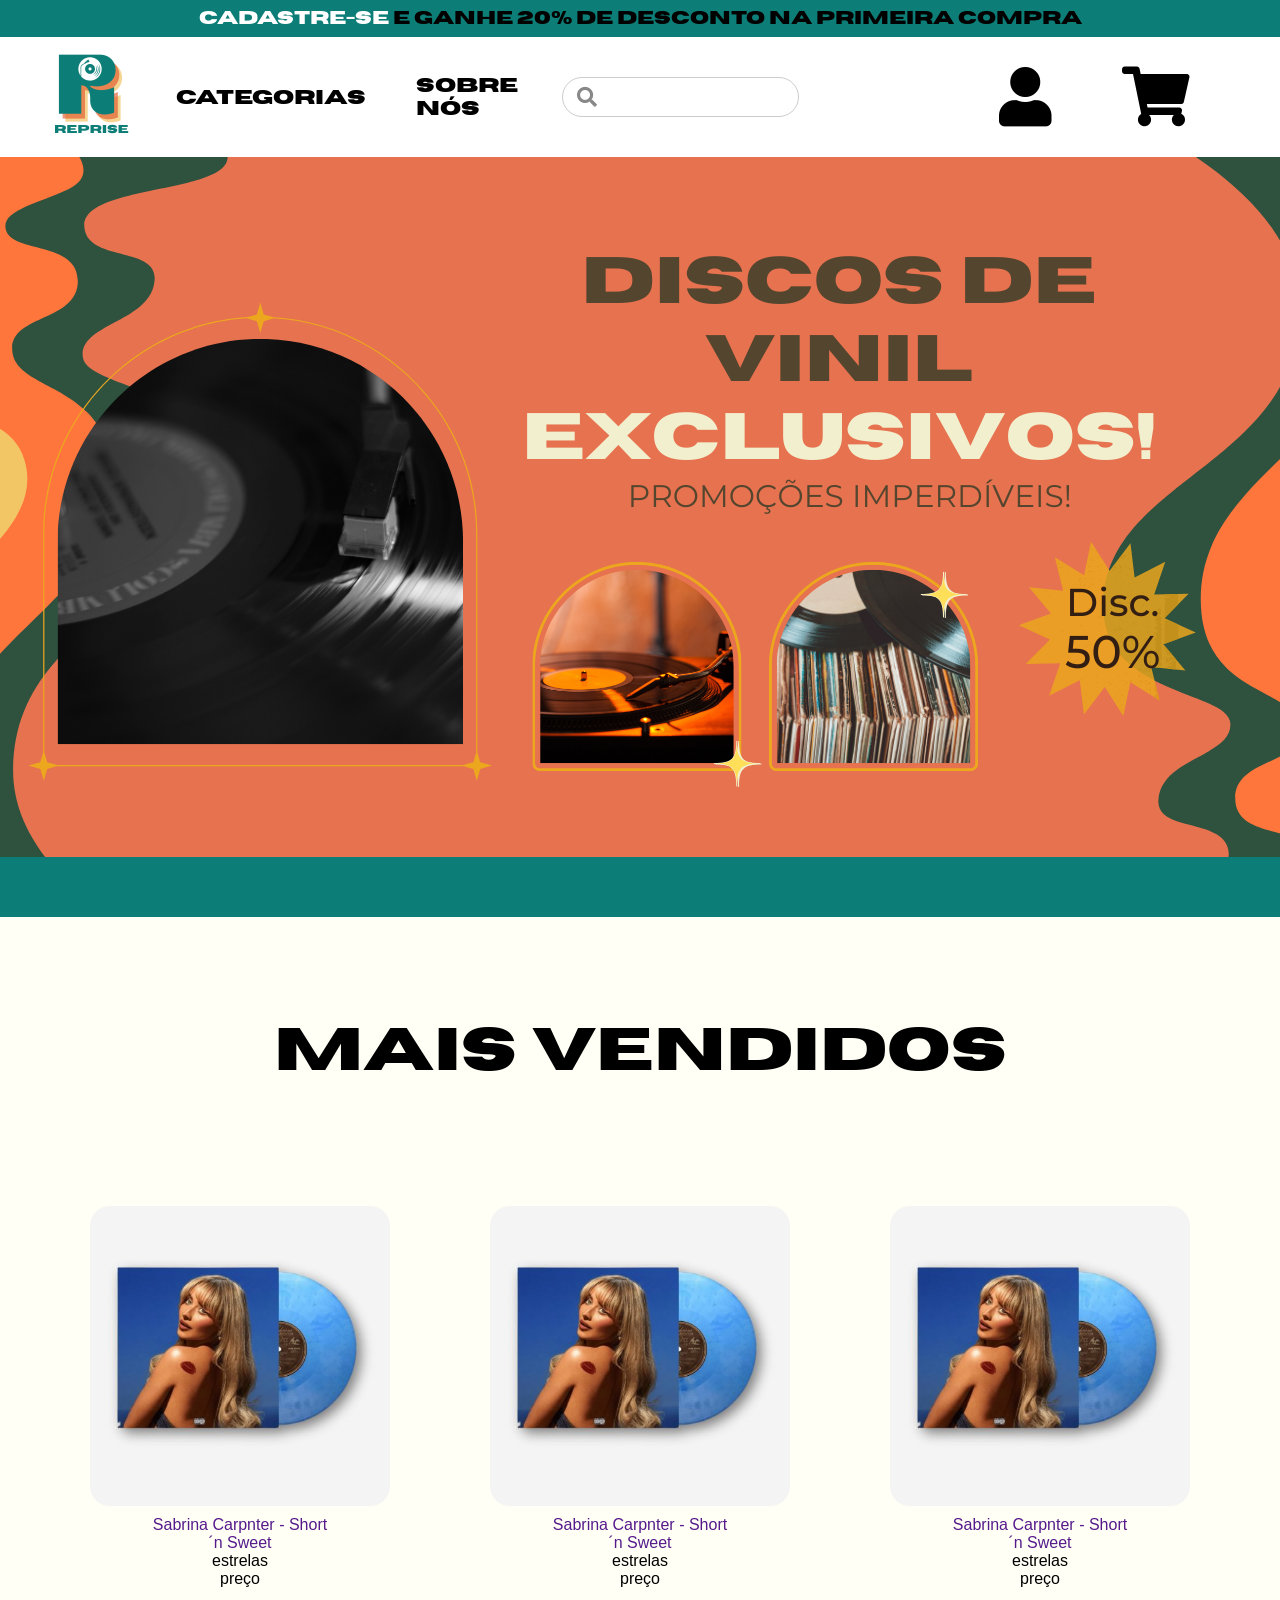
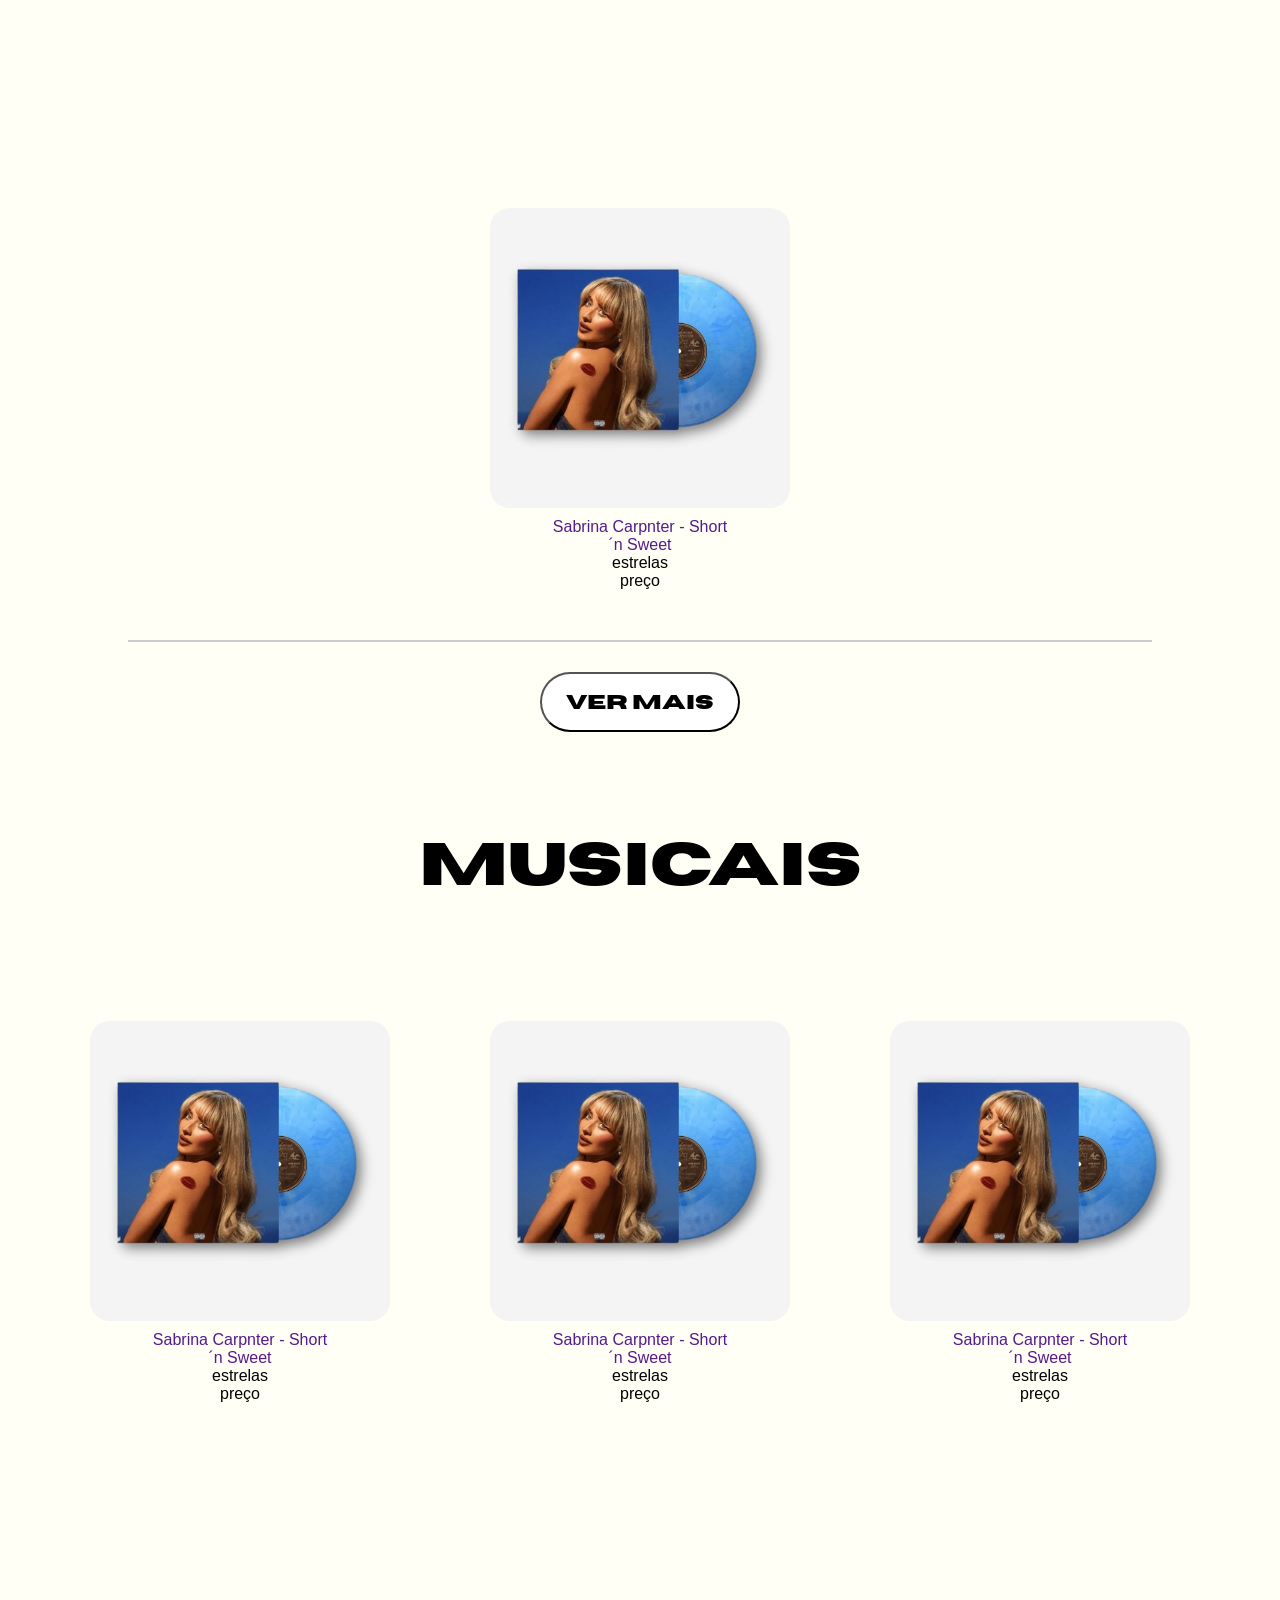
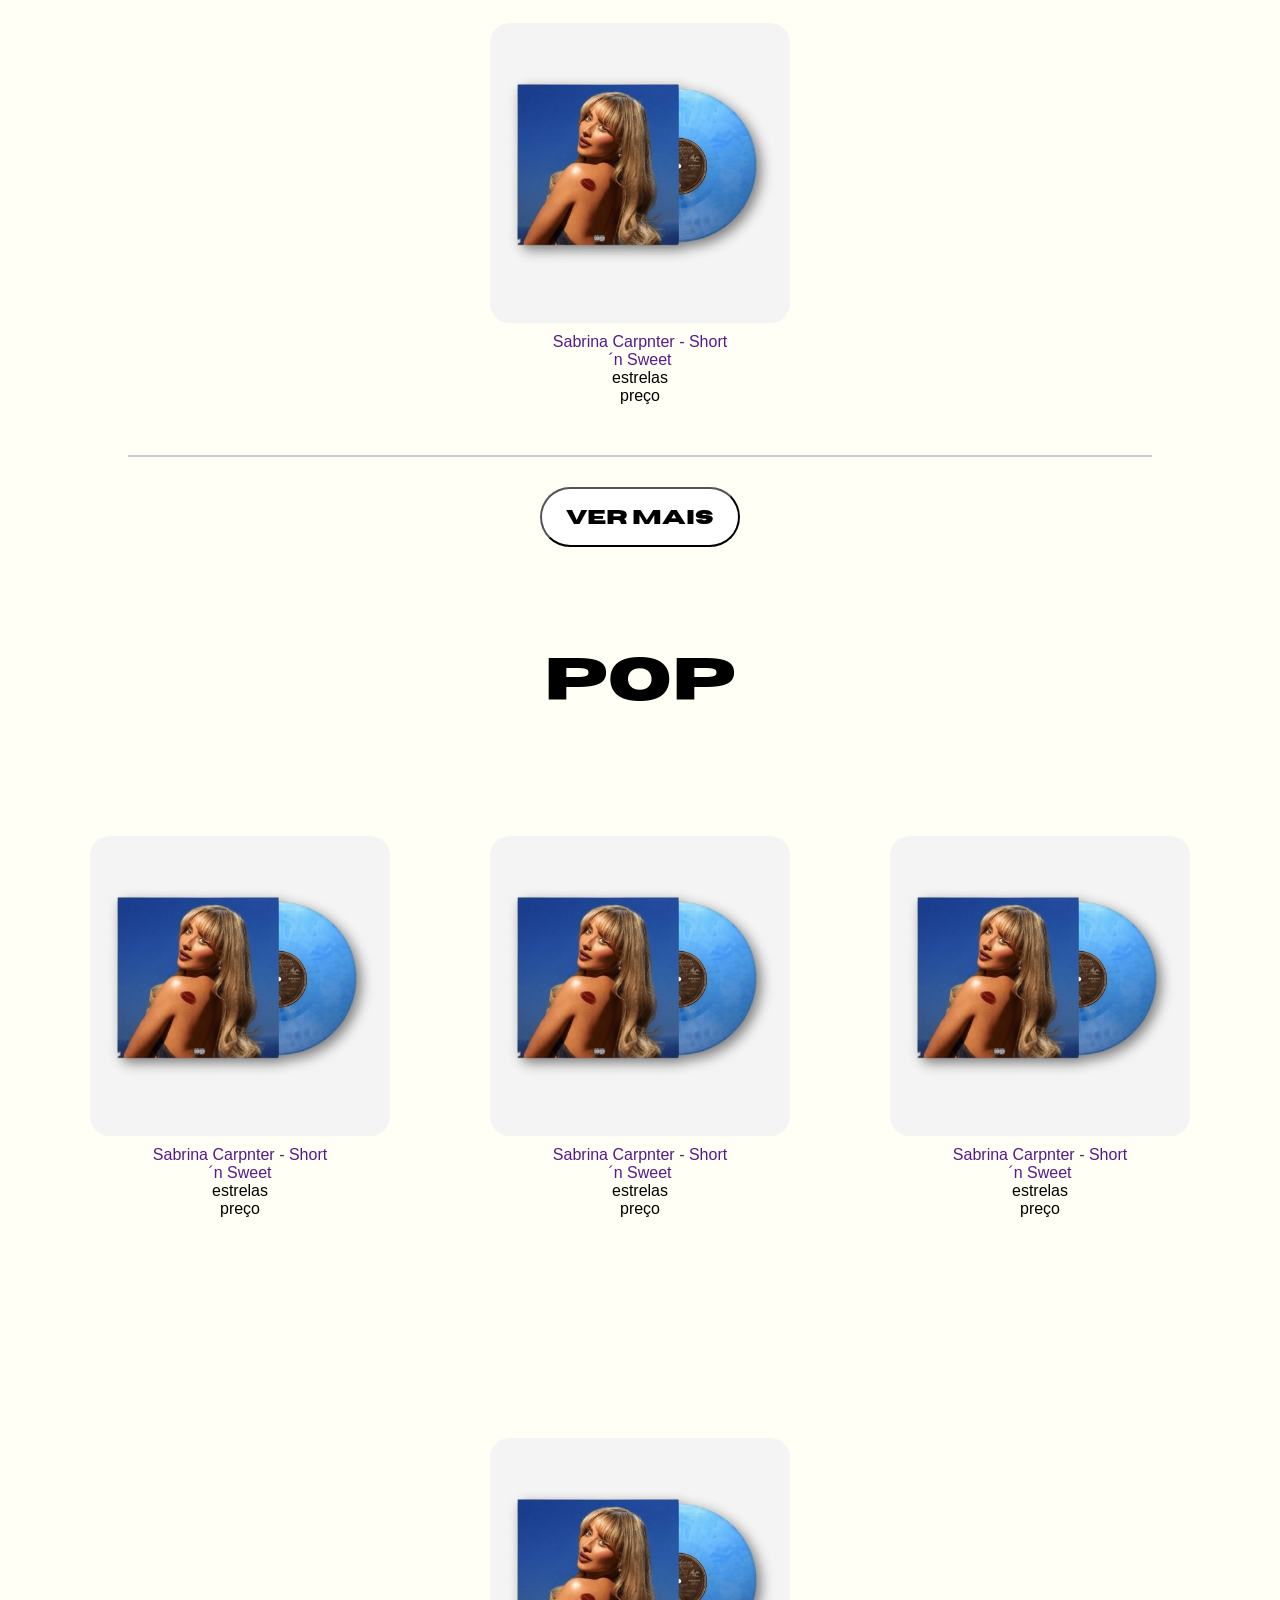
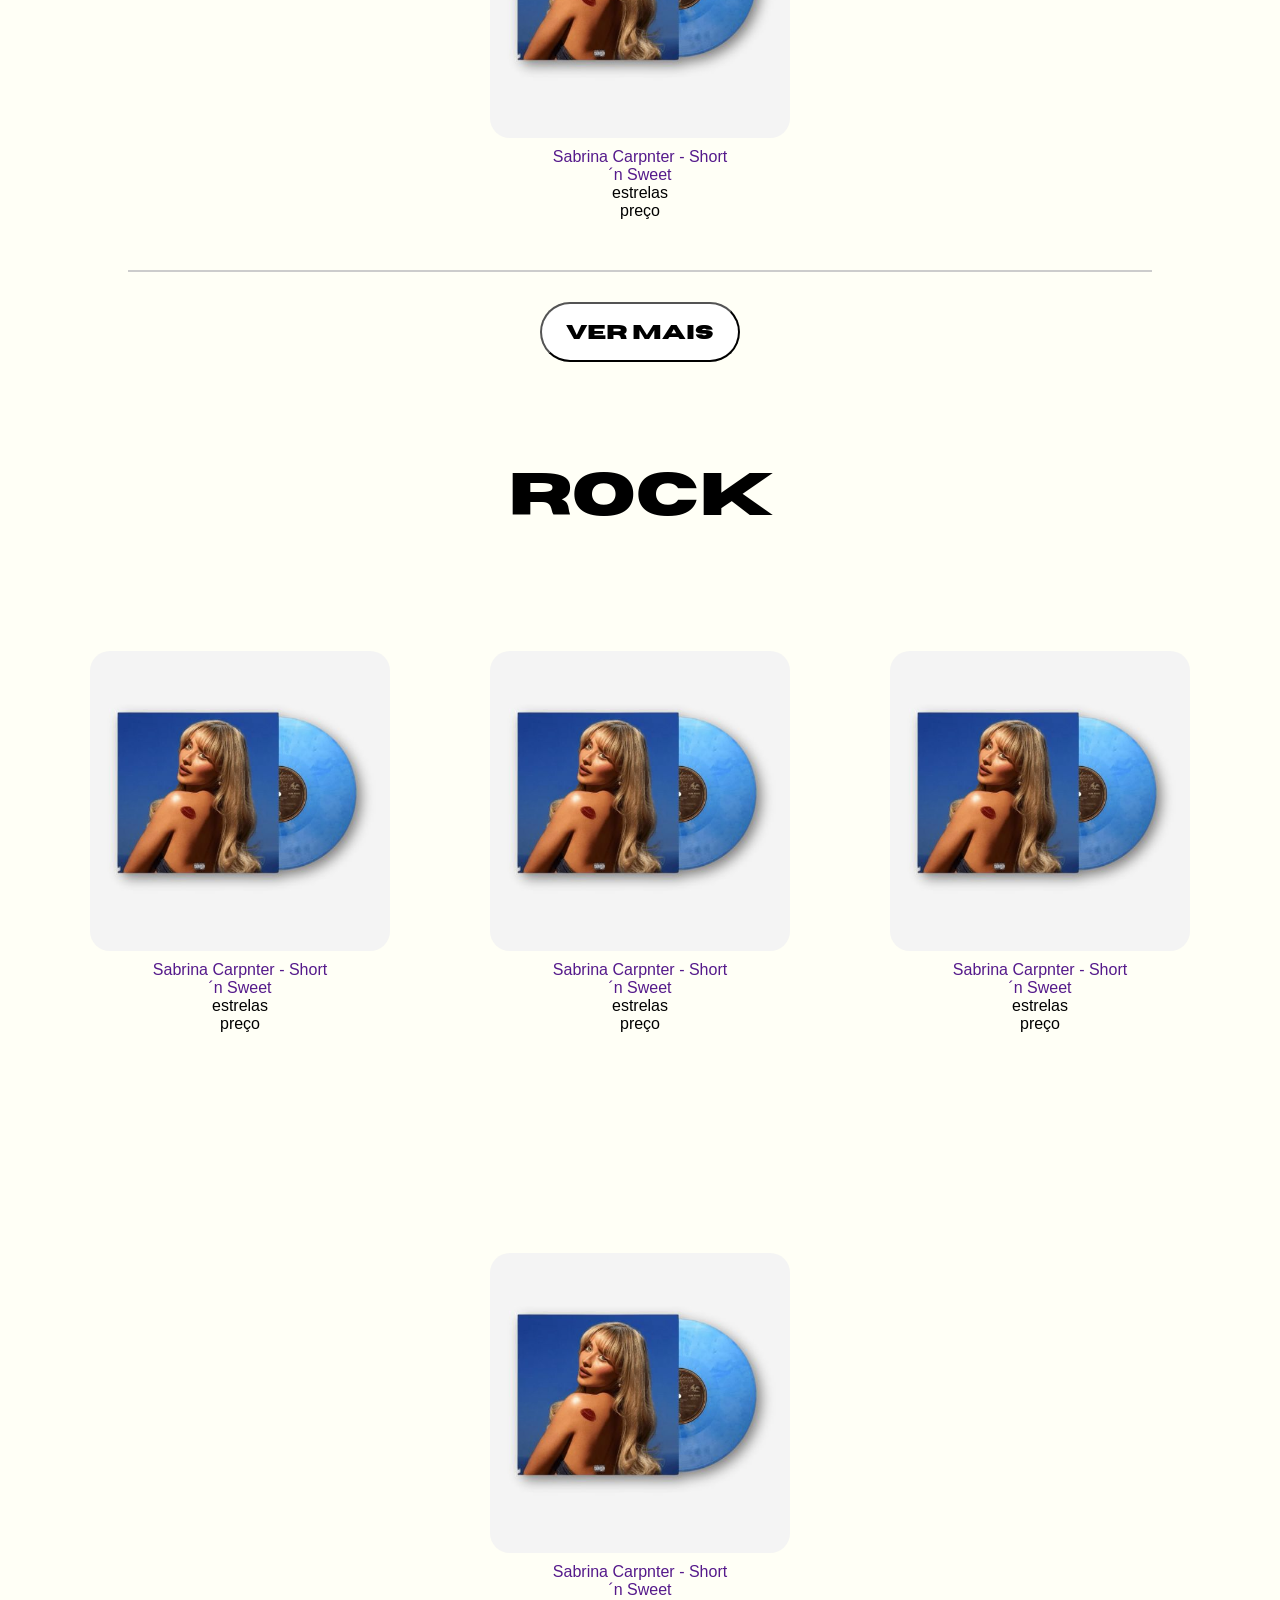
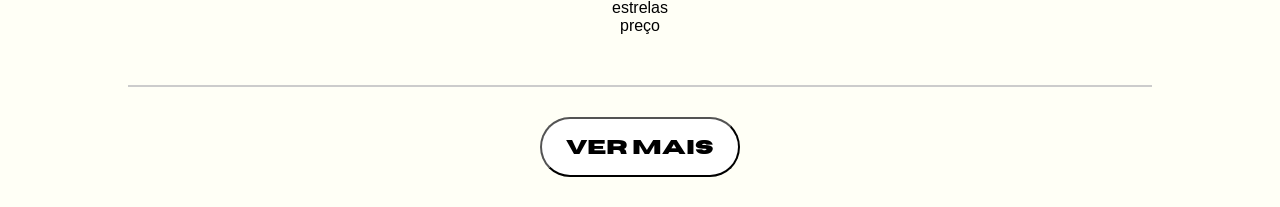
==== integrador/index.html @ 817592a0 "Add files via upload" ====
<!DOCTYPE html>
<html lang="pt">
<head>
    <meta charset="UTF-8">
    <meta name="viewport" content="width=device-width, initial-scale=1.0">
    <link rel="stylesheet" href="style.css"><link/>
    <link rel="stylesheet" href="https://use.fontawesome.com/releases/v5.12.1/css/all.css" crossorigin="anonymous">
    <title>Reprise</title>
</head>
<body>

  <!-- Barra Superior com Texto -->
    <section class="top-bar">
    <p><a class="faca-conta" href="#">Cadastre-se</a> e ganhe 20% de desconto na primeira compra</p>
    </section>
  
  <!-- Barra de Navegação Principal -->
  <header class="navbar">
    <section class="logo"><img src="logo.png" alt="Logo Reprise"></section>
    <section class="nav-links">
    <section class="dropdown">
      <button class="dropbtn">
        Categorias
      </button>
      <section class="droplist">
        <a href="">Todos</a>
        <a href="">POP</a>
        <a href="">Musicais</a>
        <a href="">Rock</a>
      </section>
    </section>
    <p class="nav-link">Sobre Nós</p>
    </section>    
    <section class="campo-pesquisa">
    <i class="fas fa-search"></i>
    <input class="pesquisa" type="text">
    </section>
    <section class="icons">
    <i class="fas fa-solid fa-user"></i>
    <i class="fas fa-shopping-cart"></i> 
    </section>


  </header>

    <section class="banner" id="menu"></section>

    <section class="bar"> </section>

    <!-- prévida dos mais vendidos -->

    <p class="titulos-home">Mais Vendidos</p>

<section class="mais-vendidos">
  
  <section class="produto">
    <img class="imagem" src="img/sabrina.jpg" alt="Vinil sabrina carpnter">
    <a href="">Sabrina Carpnter - Short ´n Sweet</a>
    <p>estrelas</p>
    <p>preço</p>
  </section>


  <section class="produto">
    <img class="imagem" src="img/sabrina.jpg" alt="Vinil sabrina carpnter">
    <a href="">Sabrina Carpnter - Short ´n Sweet</a>
    <p>estrelas</p>
    <p>preço</p> 
  </section>

  <section class="produto">
    <img class="imagem" src="img/sabrina.jpg" alt="Vinil sabrina carpnter">
    <a href="">Sabrina Carpnter - Short ´n Sweet</a>
    <p>estrelas</p>
    <p>preço</p> 
  </section>

  <section class="produto">
    <img class="imagem" src="img/sabrina.jpg" alt="Vinil sabrina carpnter">
    <a href="">Sabrina Carpnter - Short ´n Sweet</a> 
    <p>estrelas</p>
    <p>preço</p>
  </section>

</section>

<hr class="linha">
<button class="VerMais">Ver Mais</button>    

    <!-- prévida musicais -->

    <p class="titulos-home">Musicais</p>

<section class="mais-vendidos">
  
  <section class="produto">
    <img class="imagem" src="img/sabrina.jpg" alt="Vinil sabrina carpnter">
    <a href="">Sabrina Carpnter - Short ´n Sweet</a>
    <p>estrelas</p>
    <p>preço</p>
  </section>


  <section class="produto">
    <img class="imagem" src="img/sabrina.jpg" alt="Vinil sabrina carpnter">
    <a href="">Sabrina Carpnter - Short ´n Sweet</a>
    <p>estrelas</p>
    <p>preço</p> 
  </section>

  <section class="produto">
    <img class="imagem" src="img/sabrina.jpg" alt="Vinil sabrina carpnter">
    <a href="">Sabrina Carpnter - Short ´n Sweet</a>
    <p>estrelas</p>
    <p>preço</p> 
  </section>

  <section class="produto">
    <img class="imagem" src="img/sabrina.jpg" alt="Vinil sabrina carpnter">
    <a href="">Sabrina Carpnter - Short ´n Sweet</a> 
    <p>estrelas</p>
    <p>preço</p>
  </section>

</section>
<hr class="linha">
<button class="VerMais">Ver Mais</button>

<!-- prévia pop -->

    <p class="titulos-home">pop</p>

<section class="mais-vendidos">
  
  <section class="produto">
    <img class="imagem" src="img/sabrina.jpg" alt="Vinil sabrina carpnter">
    <a href="">Sabrina Carpnter - Short ´n Sweet</a>
    <p>estrelas</p>
    <p>preço</p>
  </section>


  <section class="produto">
    <img class="imagem" src="img/sabrina.jpg" alt="Vinil sabrina carpnter">
    <a href="">Sabrina Carpnter - Short ´n Sweet</a>
    <p>estrelas</p>
    <p>preço</p> 
  </section>

  <section class="produto">
    <img class="imagem" src="img/sabrina.jpg" alt="Vinil sabrina carpnter">
    <a href="">Sabrina Carpnter - Short ´n Sweet</a>
    <p>estrelas</p>
    <p>preço</p> 
  </section>

  <section class="produto">
    <img class="imagem" src="img/sabrina.jpg" alt="Vinil sabrina carpnter">
    <a href="">Sabrina Carpnter - Short ´n Sweet</a> 
    <p>estrelas</p>
    <p>preço</p>
  </section>

</section>
<hr class="linha">
<button class="VerMais">Ver Mais</button>

<!-- prévia rock -->

    <p class="titulos-home">rock</p>

<section class="mais-vendidos">
  
  <section class="produto">
    <img class="imagem" src="img/sabrina.jpg" alt="Vinil sabrina carpnter">
    <a href="">Sabrina Carpnter - Short ´n Sweet</a>
    <p>estrelas</p>
    <p>preço</p>
  </section>


  <section class="produto">
    <img class="imagem" src="img/sabrina.jpg" alt="Vinil sabrina carpnter">
    <a href="">Sabrina Carpnter - Short ´n Sweet</a>
    <p>estrelas</p>
    <p>preço</p> 
  </section>

  <section class="produto">
    <img class="imagem" src="img/sabrina.jpg" alt="Vinil sabrina carpnter">
    <a href="">Sabrina Carpnter - Short ´n Sweet</a>
    <p>estrelas</p>
    <p>preço</p> 
  </section>

  <section class="produto">
    <img class="imagem" src="img/sabrina.jpg" alt="Vinil sabrina carpnter">
    <a href="">Sabrina Carpnter - Short ´n Sweet</a> 
    <p>estrelas</p>
    <p>preço</p>
  </section>

</section>
<hr class="linha">
<button class="VerMais">Ver Mais</button>
</body>


</html>
---- integrador/style.css ----
@font-face {
font-family:'horizon';
src: url('horizon.otf') format('opentype');
font-weight: normal;
font-style: normal;
}

.cal-sans-regular {
font-family: "Cal Sans", sans-serif;
font-weight: 400;
font-style: normal;
}
  

*{
margin:0;
padding:0;
box-sizing: border-box;
text-decoration: none;
font-family:'horizon';
}

body { /* fundo do site */
  background: rgb(255, 255, 246);
}


/* Navegação e menu */

 /* Barra Superior */
.top-bar {
    background-color: #0c7e77;
    text-align: center;
    padding: 8px 0;
    font-size: 18px;
    color: #000000;
}

.top-bar a{
    color: #ffffff;
}

  /* Barra de Navegação */

.navbar {
    display: flex;
    align-items: center;
    justify-content: space-between;
    background-color: #ffffff;    
    height: 120px;
}
  
.logo img {
    margin-left: 40px;
    height: 100px;
}
  

.nav-links{
    display: flex;
    flex-grow: 1;
    justify-content: flex-start;
    align-items: center;
    font-size: 20px;
    margin-left: 20px;
}

.nav-links p{
    max-width: 100%;
}


.dropdown{
    width: 300px;
    display: flex;
    flex-direction: column;
    position: relative;
}

.dropbtn{
    width: 100%;
    padding: 1rem;
    border: none;
    background-color: #ffffff;
    color: #000000;
    display: flex;
    align-items: center;
    justify-content: space-between;
    cursor: pointer;
    font-size: 20px;
}

.droplist{
    position: absolute;
    top: 100%;
    width: 80%;
    display: none;
    flex-direction: column;
    box-shadow: 5px 10px 20px;
    background-color: #ffffff;
    z-index: 1000;
}

.droplist a{
    display: block;
    padding: 1rem 2rem;
    text-decoration: none;
    color: #252525;
    font-size: 20px;
    transition: all .3s ease-in-out;
}
 
.droplist a:hover{
    background: #0c7e77;
    color: #ffffff;
}

.dropdown:hover .droplist{
    display: flex;
}

.campo-pesquisa {
  position: relative;
  display: flex;
  align-items: center;
  width: 600px;
  margin-right: 200px;
}

.campo-pesquisa i {
  position: absolute;
  left: 15px;
  color: #888;
  pointer-events: none; 
  font-size: 20px;
}

.pesquisa {
  width: 100%;
  padding: 10px 10px 10px 40px;
  border-radius: 20px;
  border: 1px solid #ccc;
  font-size: 16px;
}

.fas{
    font-size: 60px;
    cursor: pointer;
}

.icons{
    display: flex;
    gap: 70px;
    margin-right: 90px;
}

/* Fim navegação e menu */

/*banner*/
.banner{
  width: 100%;
  max-width: 100%;
  height: 700px;
  background-image: url(banner.png);
  background-repeat: no-repeat;
  background-size: cover;
  background-position: center;
}

.bar{
    height: 60px;
    background-color: #0c7e77;
}
/*fim banner*/

.titulos-home{
    text-align: center;
    font-size: 60px;
    margin-top: 100px; 
}

.mais-vendidos {
    display: flex;
    flex-wrap: wrap;
    justify-content: center;
    gap: 200px;
    padding: 20px;
    position: relative;
    margin-top: 90px;
}

.produto {
    display: flex;
    flex-direction: column;
    align-items: center;
    width: 200px;
    text-align: center;
    padding: 10px;
}

.produto a{
    font-family: "Cal Sans", sans-serif;
}

.produto p{
    font-family: "Cal Sans", sans-serif;
}

.imagem {
  width: 300px;
  margin-bottom: 10px;
  border-radius: 20px;
}

.linha{
    border: none;
    border-top: 2px solid #ccc;
    margin: 20px auto;
    width: 80%; 
}


.VerMais {
  width: 100%;
  max-width: 200px;
  height: 60px;
  font-size: 20px;
  padding: 10px 20px;
  margin-top: 30px;
  display: block;
  margin: 30px auto;
  background-color: #ffffff;
  color: rgb(0, 0, 0);
  border-radius: 40px;
  font-weight: bold;
  cursor: pointer;
  transition: background-color 0.3s ease;
  align-self: center;
}


.VerMais:hover {
  background-color: #000000;
  color: #ffffff;
}

/*footer */
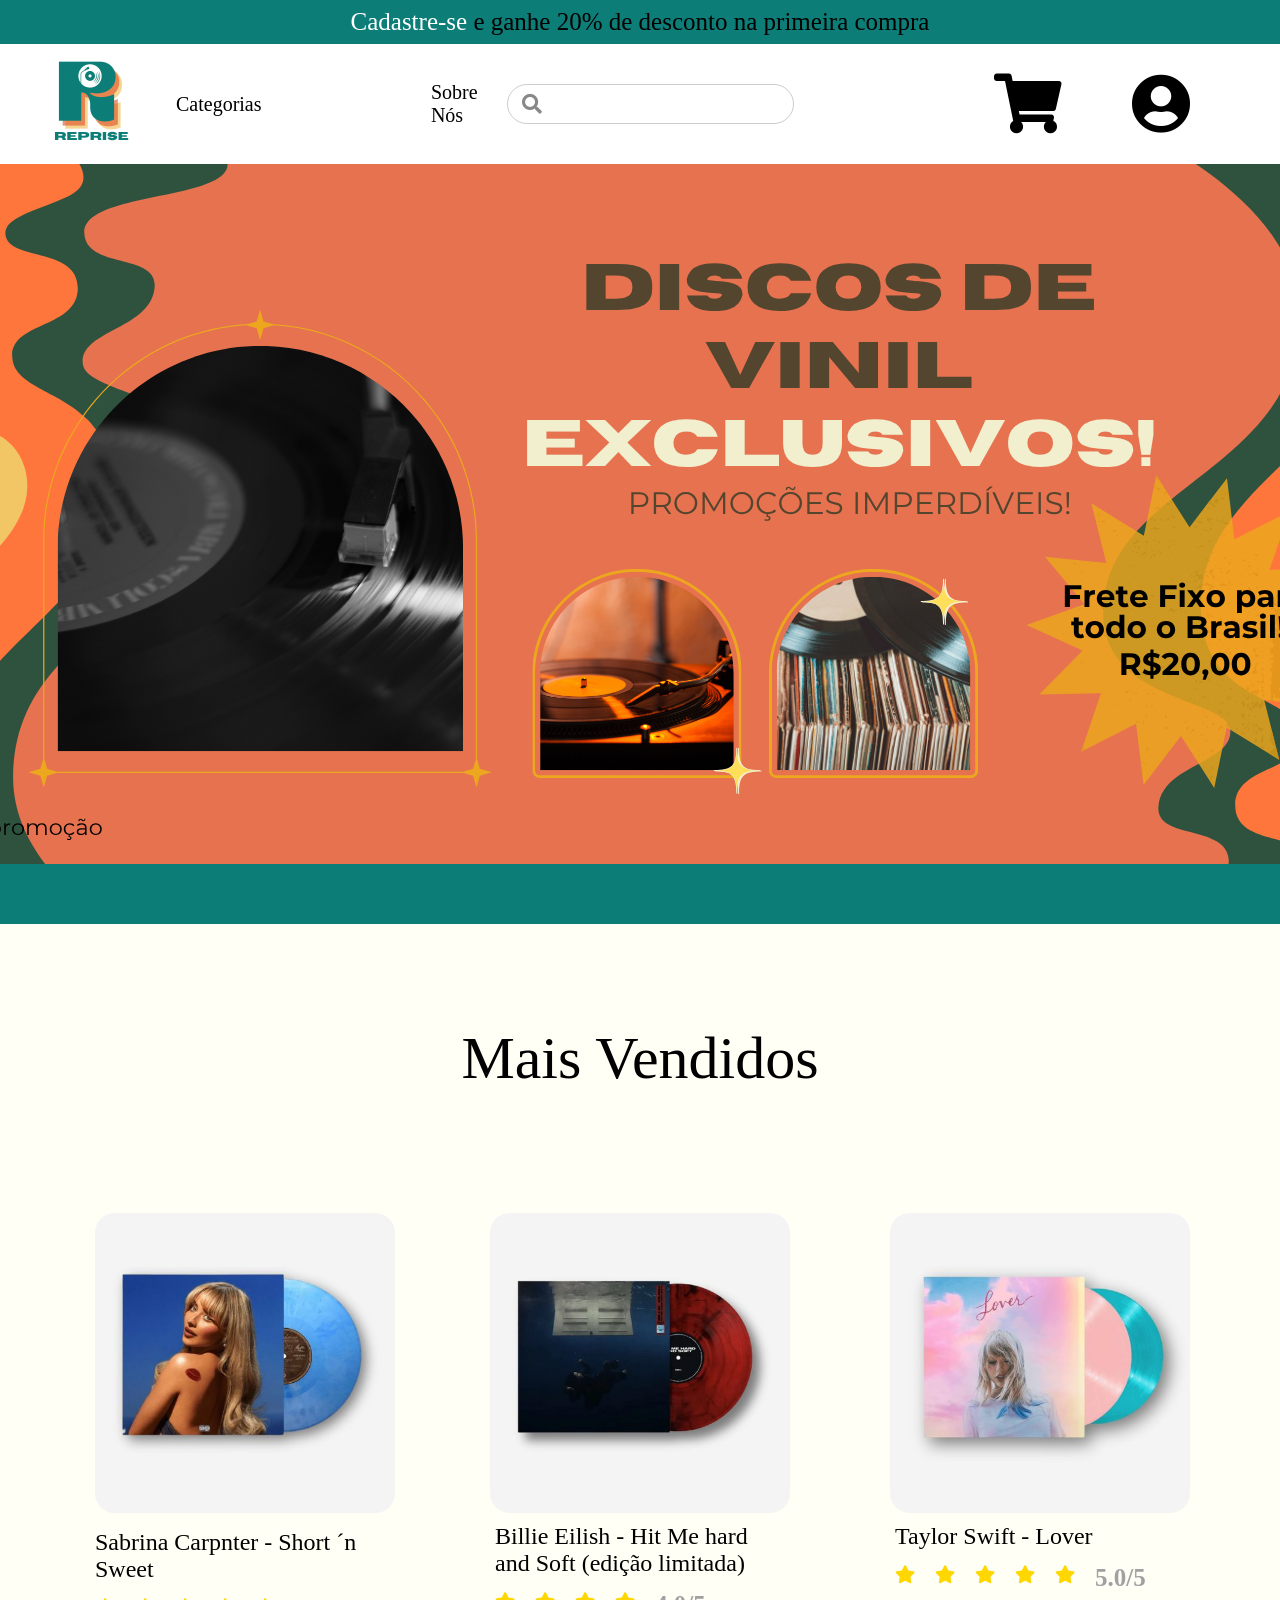
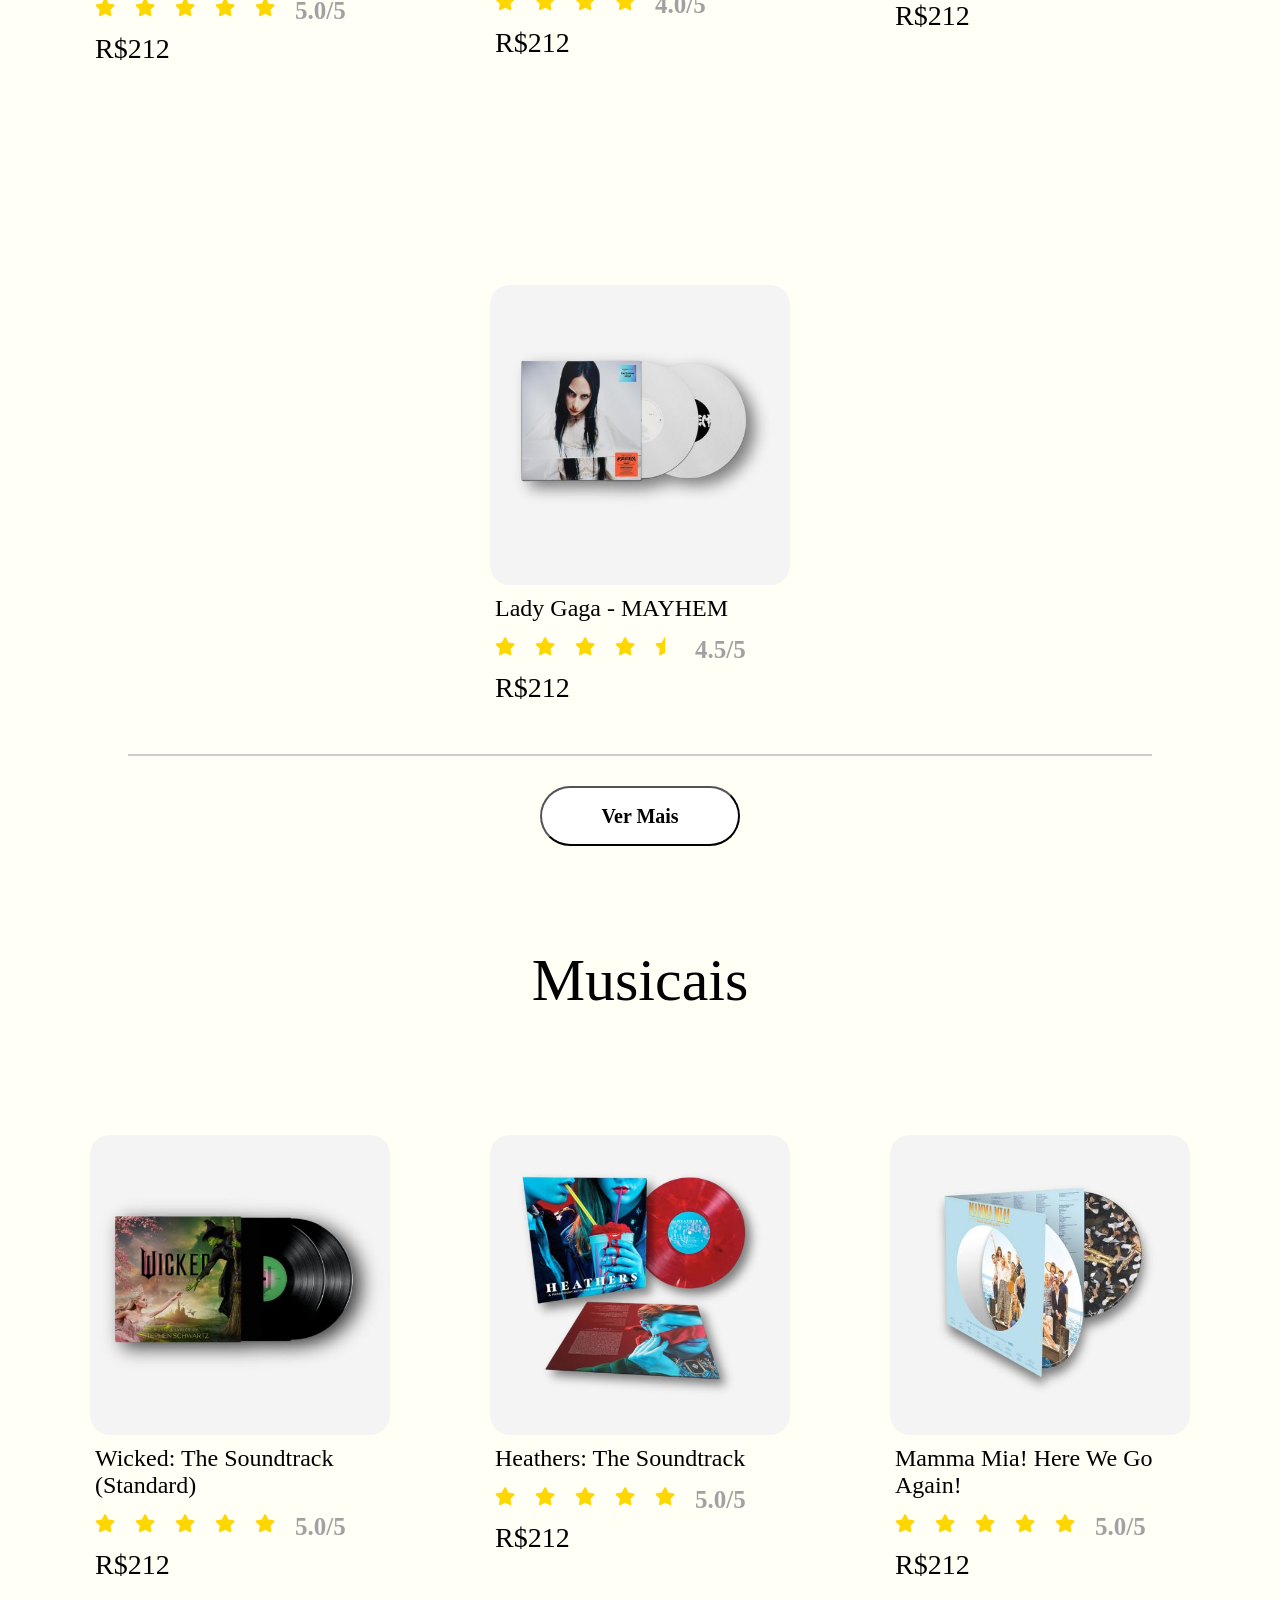
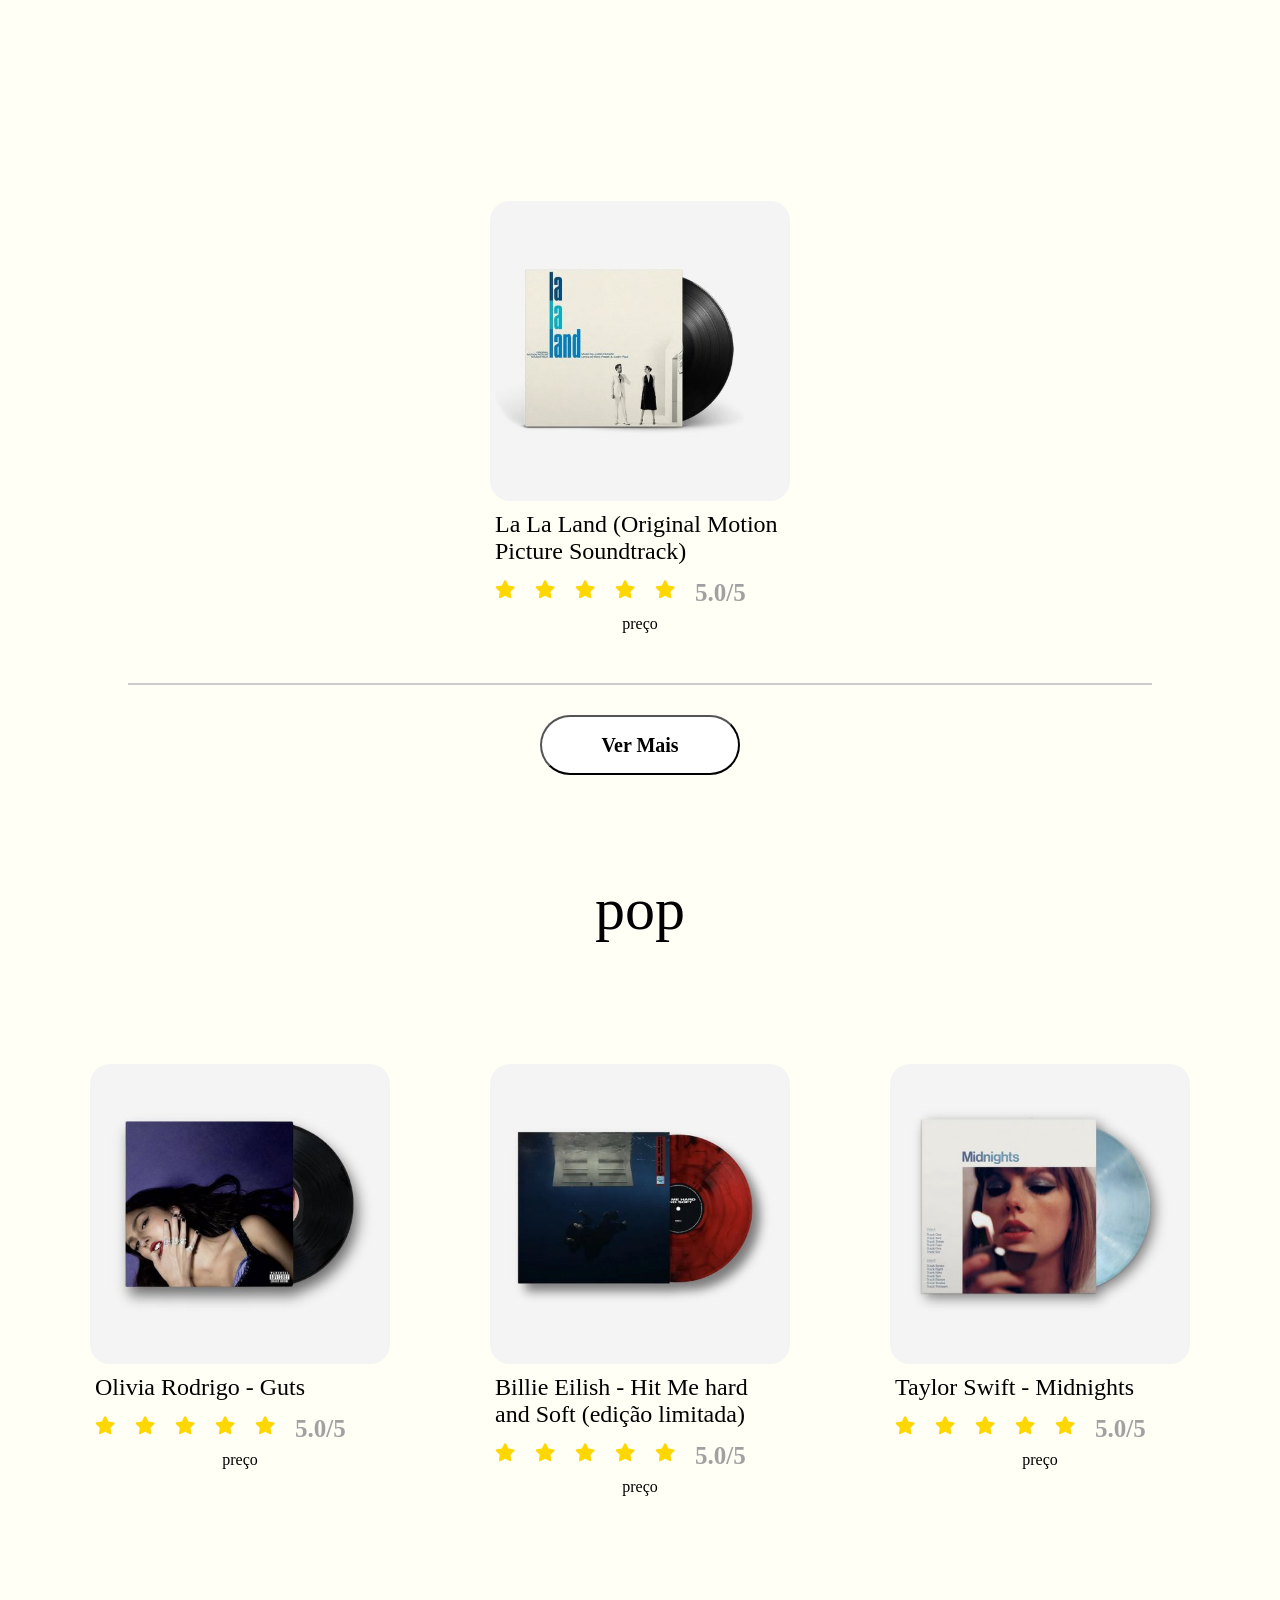
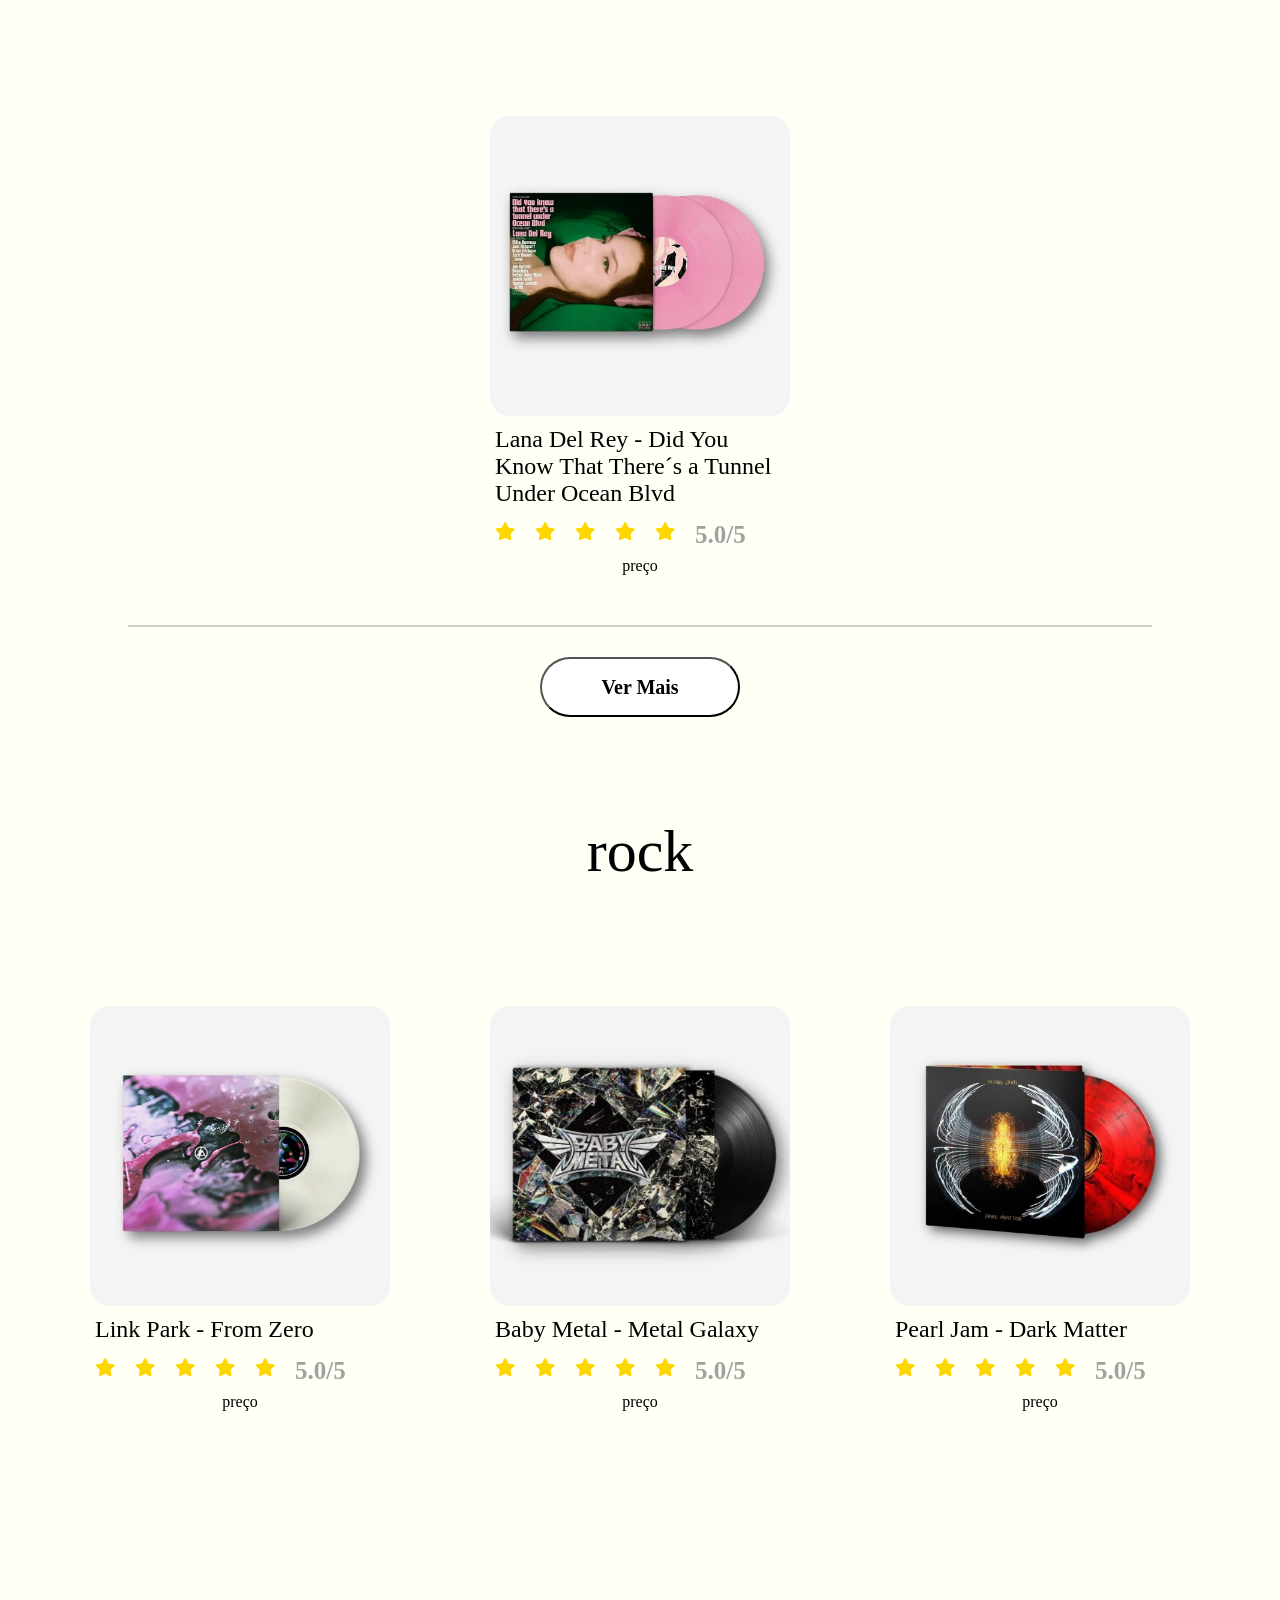
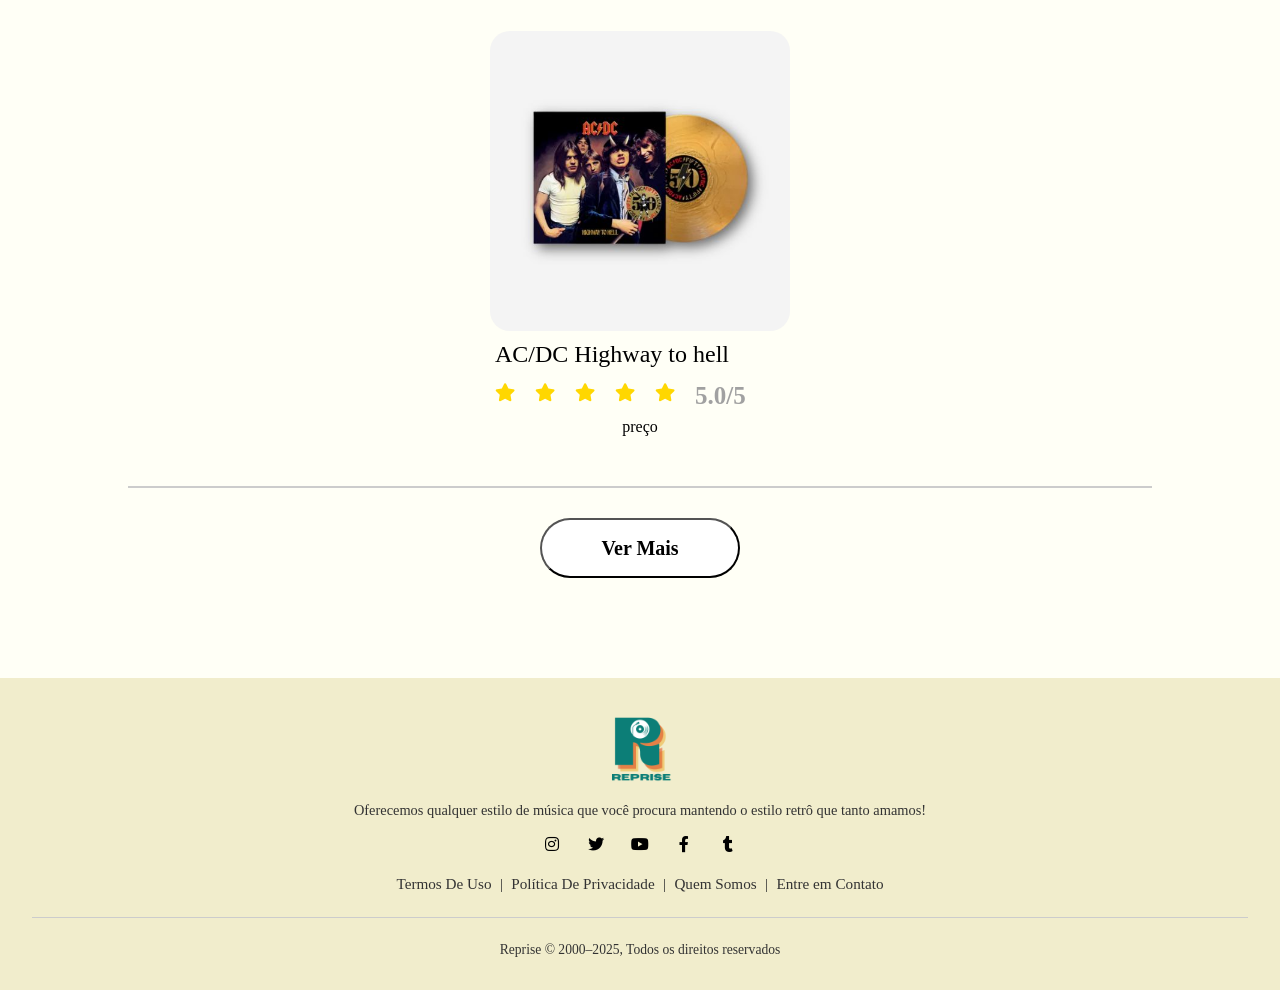
==== commit 180fc86c: "Add files via upload" ====
--- a/integrador/index.html
+++ b/integrador/index.html
@@ -4,6 +4,7 @@
     <meta charset="UTF-8">
     <meta name="viewport" content="width=device-width, initial-scale=1.0">
     <link rel="stylesheet" href="style.css"><link/>
+    <link rel="icon" type="image/x-icon" href="/favicon/favicon.png">
     <link rel="stylesheet" href="https://use.fontawesome.com/releases/v5.12.1/css/all.css" crossorigin="anonymous">
     <title>Reprise</title>
 </head>
@@ -16,7 +17,7 @@
   
   <!-- Barra de Navegação Principal -->
   <header class="navbar">
-    <section class="logo"><img src="logo.png" alt="Logo Reprise"></section>
+    <section class="logo"><img src="img/logo.png" alt="Logo Reprise"></section>
     <section class="nav-links">
     <section class="dropdown">
       <button class="dropbtn">
@@ -36,8 +37,8 @@
     <input class="pesquisa" type="text">
     </section>
     <section class="icons">
-    <i class="fas fa-solid fa-user"></i>
-    <i class="fas fa-shopping-cart"></i> 
+    <a href="#"><i class="fas fa-shopping-cart"></i> </a>
+    <a href="cadastro.html"><i class="fas fa-user-circle"></i></a>
     </section>
 
 
@@ -54,32 +55,59 @@
 <section class="mais-vendidos">
   
   <section class="produto">
-    <img class="imagem" src="img/sabrina.jpg" alt="Vinil sabrina carpnter">
-    <a href="">Sabrina Carpnter - Short ´n Sweet</a>
-    <p>estrelas</p>
-    <p>preço</p>
-  </section>
-
-
-  <section class="produto">
-    <img class="imagem" src="img/sabrina.jpg" alt="Vinil sabrina carpnter">
-    <a href="">Sabrina Carpnter - Short ´n Sweet</a>
-    <p>estrelas</p>
-    <p>preço</p> 
-  </section>
-
-  <section class="produto">
-    <img class="imagem" src="img/sabrina.jpg" alt="Vinil sabrina carpnter">
-    <a href="">Sabrina Carpnter - Short ´n Sweet</a>
-    <p>estrelas</p>
-    <p>preço</p> 
-  </section>
-
-  <section class="produto">
-    <img class="imagem" src="img/sabrina.jpg" alt="Vinil sabrina carpnter">
-    <a href="">Sabrina Carpnter - Short ´n Sweet</a> 
-    <p>estrelas</p>
-    <p>preço</p>
+    <a href="short n sweet.html"><img class="imagem" src="img/sabrina.jpg" alt="Vinil sabrina carpnter"></a>
+    <a href="short n sweet.html">Sabrina Carpnter - Short ´n Sweet</a>
+    <section class="estrelas">
+      <i class="fas fa-solid fa-star"></i>
+      <i class="fas fa-solid fa-star"></i>
+      <i class="fas fa-solid fa-star"></i>
+      <i class="fas fa-solid fa-star"></i>
+      <i class="fas fa-solid fa-star"></i>
+      <p>5.0/5</p>
+    </section>
+    <p class="preco">R$212</p>
+  </section>
+
+
+  <section class="produto">
+    <img class="imagem" src="img/billie.jpg" alt="Vinil sabrina carpnter">
+    <a href="">Billie Eilish - Hit Me hard and Soft (edição limitada)</a>
+    <section class="estrelas">
+      <i class="fas fa-solid fa-star"></i>
+      <i class="fas fa-solid fa-star"></i>
+      <i class="fas fa-solid fa-star"></i>
+      <i class="fas fa-solid fa-star"></i>
+      <p>4.0/5</p>
+    </section>
+    <p class="preco">R$212</p> 
+  </section>
+
+  <section class="produto">
+    <img class="imagem" src="img/lover.jpg" alt="Vinil sabrina carpnter">
+    <a href="">Taylor Swift - Lover</a>
+    <section class="estrelas">
+      <i class="fas fa-solid fa-star"></i>
+      <i class="fas fa-solid fa-star"></i>
+      <i class="fas fa-solid fa-star"></i>
+      <i class="fas fa-solid fa-star"></i>
+      <i class="fas fa-solid fa-star"></i>
+      <p>5.0/5</p>
+    </section>
+    <p class="preco">R$212</p> 
+  </section>
+
+  <section class="produto">
+    <img class="imagem" src="img/lady gaga.jpg" alt="Vinil sabrina carpnter">
+    <a href="">Lady Gaga - MAYHEM </a> 
+    <section class="estrelas">
+      <i class="fas fa-solid fa-star"></i>
+      <i class="fas fa-solid fa-star"></i>
+      <i class="fas fa-solid fa-star"></i>
+      <i class="fas fa-solid fa-star"></i>
+      <i class="fas fa-solid fa-star-half"></i>
+      <p>4.5/5</p>
+    </section>
+    <p class="preco">R$212</p>
   </section>
 
 </section>
@@ -94,31 +122,59 @@
 <section class="mais-vendidos">
   
   <section class="produto">
-    <img class="imagem" src="img/sabrina.jpg" alt="Vinil sabrina carpnter">
-    <a href="">Sabrina Carpnter - Short ´n Sweet</a>
-    <p>estrelas</p>
-    <p>preço</p>
-  </section>
-
-
-  <section class="produto">
-    <img class="imagem" src="img/sabrina.jpg" alt="Vinil sabrina carpnter">
-    <a href="">Sabrina Carpnter - Short ´n Sweet</a>
-    <p>estrelas</p>
-    <p>preço</p> 
-  </section>
-
-  <section class="produto">
-    <img class="imagem" src="img/sabrina.jpg" alt="Vinil sabrina carpnter">
-    <a href="">Sabrina Carpnter - Short ´n Sweet</a>
-    <p>estrelas</p>
-    <p>preço</p> 
-  </section>
-
-  <section class="produto">
-    <img class="imagem" src="img/sabrina.jpg" alt="Vinil sabrina carpnter">
-    <a href="">Sabrina Carpnter - Short ´n Sweet</a> 
-    <p>estrelas</p>
+    <img class="imagem" src="img/wicked.jpg" alt="Vinil sabrina carpnter">
+    <a href="">Wicked: The Soundtrack (Standard)</a>
+    <section class="estrelas">
+      <i class="fas fa-solid fa-star"></i>
+      <i class="fas fa-solid fa-star"></i>
+      <i class="fas fa-solid fa-star"></i>
+      <i class="fas fa-solid fa-star"></i>
+      <i class="fas fa-solid fa-star"></i>
+      <p>5.0/5</p>
+    </section>
+    <p class="preco">R$212</p>
+  </section>
+
+
+  <section class="produto">
+    <img class="imagem" src="img/heathers.jpg" alt="Vinil sabrina carpnter">
+    <a href="">Heathers: The Soundtrack</a>
+    <section class="estrelas">
+      <i class="fas fa-solid fa-star"></i>
+      <i class="fas fa-solid fa-star"></i>
+      <i class="fas fa-solid fa-star"></i>
+      <i class="fas fa-solid fa-star"></i>
+      <i class="fas fa-solid fa-star"></i>
+      <p>5.0/5</p>
+    </section>
+    <p class="preco">R$212</p>
+  </section>
+
+  <section class="produto">
+    <img class="imagem" src="img/mamma mia 2.jpg" alt="Vinil sabrina carpnter">
+    <a href="">Mamma Mia! Here We Go Again!</a>
+    <section class="estrelas">
+      <i class="fas fa-solid fa-star"></i>
+      <i class="fas fa-solid fa-star"></i>
+      <i class="fas fa-solid fa-star"></i>
+      <i class="fas fa-solid fa-star"></i>
+      <i class="fas fa-solid fa-star"></i>
+      <p>5.0/5</p>
+    </section>
+    <p class="preco">R$212</p> 
+  </section>
+
+  <section class="produto">
+    <img class="imagem" src="img/lalaland.jpg" alt="Vinil sabrina carpnter">
+    <a href="">La La Land (Original Motion Picture Soundtrack) </a> 
+    <section class="estrelas">
+      <i class="fas fa-solid fa-star"></i>
+      <i class="fas fa-solid fa-star"></i>
+      <i class="fas fa-solid fa-star"></i>
+      <i class="fas fa-solid fa-star"></i>
+      <i class="fas fa-solid fa-star"></i>
+      <p>5.0/5</p>
+    </section>
     <p>preço</p>
   </section>
 
@@ -133,36 +189,64 @@
 <section class="mais-vendidos">
   
   <section class="produto">
-    <img class="imagem" src="img/sabrina.jpg" alt="Vinil sabrina carpnter">
-    <a href="">Sabrina Carpnter - Short ´n Sweet</a>
-    <p>estrelas</p>
-    <p>preço</p>
-  </section>
-
-
-  <section class="produto">
-    <img class="imagem" src="img/sabrina.jpg" alt="Vinil sabrina carpnter">
-    <a href="">Sabrina Carpnter - Short ´n Sweet</a>
-    <p>estrelas</p>
+    <img class="imagem" src="img/guts.jpg" alt="Vinil sabrina carpnter">
+    <a href="">Olivia Rodrigo - Guts</a>
+    <section class="estrelas">
+      <i class="fas fa-solid fa-star"></i>
+      <i class="fas fa-solid fa-star"></i>
+      <i class="fas fa-solid fa-star"></i>
+      <i class="fas fa-solid fa-star"></i>
+      <i class="fas fa-solid fa-star"></i>
+      <p>5.0/5</p>
+    </section>
+    <p>preço</p>
+  </section>
+
+
+  <section class="produto">
+    <img class="imagem" src="img/billie.jpg" alt="Vinil sabrina carpnter">
+    <a href="">Billie Eilish - Hit Me hard and Soft (edição limitada)</a>
+    <section class="estrelas">
+      <i class="fas fa-solid fa-star"></i>
+      <i class="fas fa-solid fa-star"></i>
+      <i class="fas fa-solid fa-star"></i>
+      <i class="fas fa-solid fa-star"></i>
+      <i class="fas fa-solid fa-star"></i>
+      <p>5.0/5</p>
+    </section>
     <p>preço</p> 
   </section>
 
   <section class="produto">
-    <img class="imagem" src="img/sabrina.jpg" alt="Vinil sabrina carpnter">
-    <a href="">Sabrina Carpnter - Short ´n Sweet</a>
-    <p>estrelas</p>
+    <img class="imagem" src="img/midnights.jpg" alt="Vinil sabrina carpnter">
+    <a href="">Taylor Swift - Midnights</a>
+    <section class="estrelas">
+      <i class="fas fa-solid fa-star"></i>
+      <i class="fas fa-solid fa-star"></i>
+      <i class="fas fa-solid fa-star"></i>
+      <i class="fas fa-solid fa-star"></i>
+      <i class="fas fa-solid fa-star"></i>
+      <p>5.0/5</p>
+    </section>
     <p>preço</p> 
   </section>
 
   <section class="produto">
-    <img class="imagem" src="img/sabrina.jpg" alt="Vinil sabrina carpnter">
-    <a href="">Sabrina Carpnter - Short ´n Sweet</a> 
-    <p>estrelas</p>
+    <img class="imagem" src="img/lana.jpg" alt="Vinil sabrina carpnter">
+    <a href="">Lana Del Rey - Did You Know That There´s a Tunnel Under Ocean Blvd</a> 
+    <section class="estrelas">
+      <i class="fas fa-solid fa-star"></i>
+      <i class="fas fa-solid fa-star"></i>
+      <i class="fas fa-solid fa-star"></i>
+      <i class="fas fa-solid fa-star"></i>
+      <i class="fas fa-solid fa-star"></i>
+      <p>5.0/5</p>
+    </section>
     <p>preço</p>
   </section>
 
 </section>
-<hr class="linha">
+<hr class="linha"> 
 <button class="VerMais">Ver Mais</button>
 
 <!-- prévia rock -->
@@ -172,31 +256,58 @@
 <section class="mais-vendidos">
   
   <section class="produto">
-    <img class="imagem" src="img/sabrina.jpg" alt="Vinil sabrina carpnter">
-    <a href="">Sabrina Carpnter - Short ´n Sweet</a>
-    <p>estrelas</p>
-    <p>preço</p>
-  </section>
-
-
-  <section class="produto">
-    <img class="imagem" src="img/sabrina.jpg" alt="Vinil sabrina carpnter">
-    <a href="">Sabrina Carpnter - Short ´n Sweet</a>
-    <p>estrelas</p>
+    <img class="imagem" src="img/link park.jpg" alt="Vinil sabrina carpnter">
+    <a href="">Link Park - From Zero</a>
+    <section class="estrelas">
+      <i class="fas fa-solid fa-star"></i>
+      <i class="fas fa-solid fa-star"></i>
+      <i class="fas fa-solid fa-star"></i>
+      <i class="fas fa-solid fa-star"></i>
+      <i class="fas fa-solid fa-star"></i>
+      <p>5.0/5</p>
+    </section>
+    <p>preço</p>
+  </section>
+
+
+  <section class="produto">
+    <img class="imagem" src="img/baby metal.jpg" alt="Vinil sabrina carpnter">
+    <a href="">Baby Metal - Metal Galaxy</a>
+    <section class="estrelas">
+      <i class="fas fa-solid fa-star"></i>
+      <i class="fas fa-solid fa-star"></i>
+      <i class="fas fa-solid fa-star"></i>
+      <i class="fas fa-solid fa-star"></i>
+      <i class="fas fa-solid fa-star"></i>
+      <p>5.0/5</p>
+    </section>
     <p>preço</p> 
   </section>
 
   <section class="produto">
-    <img class="imagem" src="img/sabrina.jpg" alt="Vinil sabrina carpnter">
-    <a href="">Sabrina Carpnter - Short ´n Sweet</a>
-    <p>estrelas</p>
+    <img class="imagem" src="img/pearl jam.jpg" alt="Vinil sabrina carpnter">
+    <a href="">Pearl Jam - Dark Matter</a>
+    <section class="estrelas">
+      <i class="fas fa-solid fa-star"></i>
+      <i class="fas fa-solid fa-star"></i>
+      <i class="fas fa-solid fa-star"></i>
+      <i class="fas fa-solid fa-star"></i>
+      <i class="fas fa-solid fa-star"></i> <p>5.0/5</p>
+    </section>
     <p>preço</p> 
   </section>
 
   <section class="produto">
-    <img class="imagem" src="img/sabrina.jpg" alt="Vinil sabrina carpnter">
-    <a href="">Sabrina Carpnter - Short ´n Sweet</a> 
-    <p>estrelas</p>
+    <img class="imagem" src="img/ac dc.jpg" alt="Vinil sabrina carpnter">
+    <a href="">AC/DC Highway to hell</a> 
+    <section class="estrelas">
+      <i class="fas fa-solid fa-star"></i>
+      <i class="fas fa-solid fa-star"></i>
+      <i class="fas fa-solid fa-star"></i>
+      <i class="fas fa-solid fa-star"></i>
+      <i class="fas fa-solid fa-star"></i>
+      <p>5.0/5</p>
+    </section>
     <p>preço</p>
   </section>
 
@@ -205,5 +316,32 @@
 <button class="VerMais">Ver Mais</button>
 </body>
 
+<footer>
+    <section class="logo-section">
+      <img src="img/logo.png" alt="Logo Reprise" class="logofooter">
+      <p class="descricao">Oferecemos qualquer estilo de música que você procura mantendo o estilo retrô que tanto amamos!</p>
+    </section>
+
+    <section class="social-section">
+      <a href="#" aria-label="Instagram"><i class="fab fa-instagram"></i></a>
+      <a href="#" aria-label="Twitter"><i class="fab fa-twitter"></i></a>
+      <a href="#" aria-label="YouTube"><i class="fab fa-youtube"></i></a>
+      <a href="#" aria-label="Facebook"><i class="fab fa-facebook-f"></i></a>
+      <a href="#" aria-label="Tumblr"><i class="fab fa-tumblr"></i></a>
+    </section>
+
+    <section class="links-section">
+      <a href="#">Termos De Uso</a> |
+      <a href="#">Política De Privacidade</a> |
+      <a href="#">Quem Somos</a> |
+      <a href="#">Entre em Contato</a>
+    </section>
+
+    <hr>
+
+    <section class="bottom-section">
+      <p>Reprise © 2000–2025, Todos os direitos reservados</p>
+    </section>
+  </footer>
 
 </html>
--- a/integrador/style.css
+++ b/integrador/style.css
@@ -1,27 +1,39 @@
 @font-face {
-font-family:'horizon';
-src: url('horizon.otf') format('opentype');
-font-weight: normal;
-font-style: normal;
-}
-
-.cal-sans-regular {
-font-family: "Cal Sans", sans-serif;
-font-weight: 400;
-font-style: normal;
+    font-family:'horizon';
+    src: url('/fontes/horizon.otf') format('opentype');
+    font-weight: normal;
+    font-style: normal;
+}
+
+@font-face{
+    font-family: 'afacad';
+    src: url('/fontes/Afacad.ttf');
+    font-weight: normal;
+    font-style: normal;
+}
+
+@font-face {
+    font-family: 'afacad-bold';
+    src: url('/fontes/Afacad-Bold.ttf');
+    font-weight: normal;
+    font-style: normal;
 }
   
 
 *{
-margin:0;
-padding:0;
-box-sizing: border-box;
-text-decoration: none;
-font-family:'horizon';
+    margin:0;
+    padding:0;
+    box-sizing: border-box;
+    text-decoration: none;
+    font-family:'horizon';
+}
+
+a{
+    color: inherit;
 }
 
 body { /* fundo do site */
-  background: rgb(255, 255, 246);
+    background: rgb(255, 255, 246);
 }
 
 
@@ -32,12 +44,17 @@
     background-color: #0c7e77;
     text-align: center;
     padding: 8px 0;
-    font-size: 18px;
+    font-size: 25px;
     color: #000000;
+}
+
+.top-bar p{
+    font-family: 'afacad-bold';
 }
 
 .top-bar a{
     color: #ffffff;
+    font-family: 'afacad-bold';
 }
 
   /* Barra de Navegação */
@@ -120,27 +137,27 @@
 }
 
 .campo-pesquisa {
-  position: relative;
-  display: flex;
-  align-items: center;
-  width: 600px;
-  margin-right: 200px;
+    position: relative;
+    display: flex;
+    align-items: center;
+    width: 600px;
+    margin-right: 200px;
 }
 
 .campo-pesquisa i {
-  position: absolute;
-  left: 15px;
-  color: #888;
-  pointer-events: none; 
-  font-size: 20px;
+    position: absolute;
+    left: 15px;
+    color: #888;
+    pointer-events: none; 
+    font-size: 20px;
 }
 
 .pesquisa {
-  width: 100%;
-  padding: 10px 10px 10px 40px;
-  border-radius: 20px;
-  border: 1px solid #ccc;
-  font-size: 16px;
+    width: 100%;
+    padding: 10px 10px 10px 40px;
+    border-radius: 20px;
+    border: 1px solid #ccc;
+    font-size: 16px;
 }
 
 .fas{
@@ -154,17 +171,24 @@
     margin-right: 90px;
 }
 
+.LinhaMenu{
+    border: none;
+    border-top: 2px solid #ccc;
+    margin: 20px auto;
+    width: 80%; 
+}
+
 /* Fim navegação e menu */
 
 /*banner*/
 .banner{
-  width: 100%;
-  max-width: 100%;
-  height: 700px;
-  background-image: url(banner.png);
-  background-repeat: no-repeat;
-  background-size: cover;
-  background-position: center;
+    width: 100%;
+    max-width: 100%;
+    height: 700px;
+    background-image: url(img/banner.png);
+    background-repeat: no-repeat;
+    background-size: cover;
+    background-position: center;
 }
 
 .bar{
@@ -199,17 +223,55 @@
 }
 
 .produto a{
-    font-family: "Cal Sans", sans-serif;
-}
-
-.produto p{
-    font-family: "Cal Sans", sans-serif;
+    font-family: 'afacad-bold';
+    font-size: 24px;
+    width: 290px;
+    text-align: left;
+    color: #000000;
+}
+
+.estrelas{
+    font-size: 10px;
+    display: flex;
+    gap: 20px;
+    margin-top: 15px;
+    width: 290px;
+}
+
+.estrelas i{
+    color: gold;
+    font-size: 18px;
+    line-height: 1;
+    vertical-align: middle;
+}
+
+.estrelas p{
+    font-size: 25px;
+    font-weight: bold;
+    line-height: 1;
+    margin-bottom: 10px;
+    color: #a1a1a1;
+    font-family: 'afacad-bold';
+}
+
+.preco{
+    font-family: 'afacad-bold';
+    font-size: 28px;
+    width: 290px;
+    text-align: left;
+}
+
+.desc{
+    font-family: 'afacad-bold';
+    font-size: 28px;
+    color: #888;
+    text-decoration: line-through;
 }
 
 .imagem {
-  width: 300px;
-  margin-bottom: 10px;
-  border-radius: 20px;
+    width: 300px;
+    margin-bottom: 10px;
+    border-radius: 20px;
 }
 
 .linha{
@@ -221,28 +283,187 @@
 
 
 .VerMais {
+    width: 100%;
+    max-width: 200px;
+    height: 60px;
+    font-size: 20px;
+    padding: 10px 20px;
+    margin-top: 30px;
+    display: block;
+    margin: 30px auto;
+    background-color: #ffffff;
+    color: rgb(0, 0, 0);
+    border-radius: 40px;
+    font-weight: bold;
+    cursor: pointer;
+    transition: background-color 0.3s ease;
+    align-self: center;
+}
+
+
+.VerMais:hover {
+    background-color: #000000;
+    color: #ffffff;
+}
+
+/* cadastro */
+
+main {
+  display: flex;
   width: 100%;
-  max-width: 200px;
-  height: 60px;
+  max-width: 1000px;
+  margin: 0 auto;
+  min-height: 100vh;
+  align-items: center;
+  justify-content: center;
+}
+
+.ImagemCadastro {
+  flex: 1;
+  display: flex;
+  align-items: center;
+  justify-content: center;
+  padding: 2rem;
+  font-size: 1.2rem;
+  border-radius: 90px;
+}
+
+form {
+  flex: 1;
+  padding: 2rem;
+  display: flex;
+  flex-direction: column;
+  justify-content: center;
+}
+
+.titulocadastro{
+    margin-bottom: 10px;
+}
+
+.cadastro {
+  display: flex;
+  flex-direction: column;
+  gap: 1rem;
+}
+
+.cadastro label {
+  font-size: 0.9rem;
+  color: #000000;
+  font-family: 'afacad';
   font-size: 20px;
-  padding: 10px 20px;
-  margin-top: 30px;
-  display: block;
-  margin: 30px auto;
-  background-color: #ffffff;
-  color: rgb(0, 0, 0);
-  border-radius: 40px;
-  font-weight: bold;
+}
+
+.cadastro input {
+  padding: 0.7rem;
+  border: 1px solid #000000;
+  border-radius: 10px;
+  transition: border 0.3s ease;
+}
+
+.cadastro button {
+  padding: 0.75rem;
+  background-color: #df4f23;
+  color: #ffffff;
+  border: none;
+  border-radius: 30px;
   cursor: pointer;
+  font-size: 1rem;
+  transition: background 0.3s ease;
+}
+
+.cadastro button:hover {
+  background-color: #a5310e;
+}
+
+.cadastro p {
+  text-align: center;
+  margin-top: 1rem;
+  font-size: 0.9rem;
+  /*white-space: nowrap; tirar quebra de texto*/
+}
+
+.cadastro a{
+  color: #df4f23;
+  text-decoration: none;
+}
+
+.cadastro button a{
+  color: #ffffff;
+  text-decoration: none;
+}
+
+.cadastro a:hover {
+  text-decoration: underline;
+}
+
+.google{
+  display: flex;
+  align-items: center;
+  gap: 10px;
   transition: background-color 0.3s ease;
-  align-self: center;
-}
-
-
-.VerMais:hover {
-  background-color: #000000;
-  color: #ffffff;
-}
+}
+
+
+.SimboloGoogle {
+  color: #ffffff; 
+  width: 26px;
+  margin-left: 25px;
+}
+
 
 /*footer */
 
+footer {
+    margin-top: 100px;
+    background-color: #f1edcc;
+    text-align: center;
+    padding: 2em;
+    color: #333;
+    font-family: 'afacad';
+}
+
+.logofooter {
+    width: 80px;
+    margin-bottom: 0.5em;
+}
+
+.descricao {
+    font-size: 0.9em;
+    margin-bottom: 1em;
+    font-family: 'afacad';
+}
+
+.social-section a i {
+    width: 24px;
+    margin: 0 0.5em;
+    vertical-align: middle;
+    color: #000000;
+}
+
+.links-section {
+    margin: 1.5em 0;
+    font-size: 0.95em;
+    font-family: 'afacad';
+}
+
+.links-section a {
+    text-decoration: none;
+    color: #333;
+    margin: 0 0.3em;
+    font-family: 'afacad';
+}
+
+hr {
+    border: none;
+    border-top: 1px solid #ccc;
+    margin: 1.5em 0;
+}
+
+.bottom-section p{
+    display: flex;
+    flex-direction: column;
+    align-items: center;
+    gap: 0.5em;
+    font-size: 0.85em;
+    font-family: 'afacad';
+}
